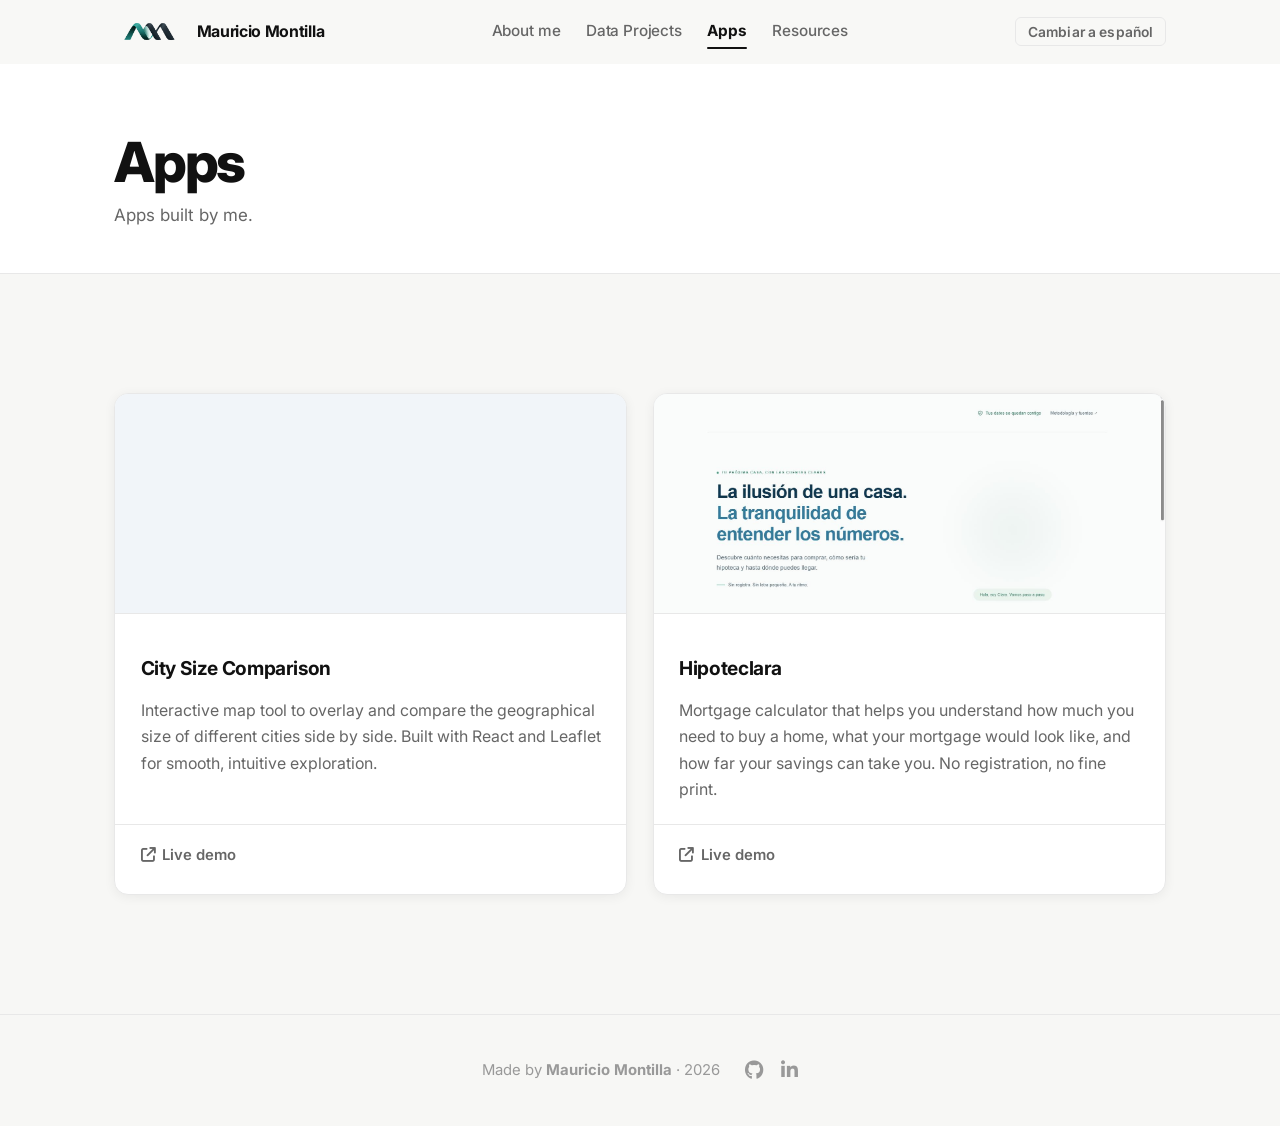
==== apps.html @ 81ebdacf "Bump script.js cache-bust version to force preview image update Co-Authored-By: Claude Sonnet 4.6 <n" ====
<!DOCTYPE html>
<html lang="en">
<head>
  <meta charset="UTF-8" />
  <meta name="viewport" content="width=device-width, initial-scale=1.0" />
  <meta name="description" content="Mauricio Montilla — Apps & Tools: software built to solve real problems." />
  <meta name="author" content="Mauricio Montilla" />
  <title>Apps & Tools — Mauricio Montilla</title>

  <!-- Google Fonts: Inter -->
  <link rel="preconnect" href="https://fonts.googleapis.com" />
  <link rel="preconnect" href="https://fonts.gstatic.com" crossorigin />
  <link href="https://fonts.googleapis.com/css2?family=Inter:wght@300;400;500;600;700;800;900&display=swap" rel="stylesheet" />

  <!-- FontAwesome 6 -->
  <link rel="stylesheet" href="https://cdnjs.cloudflare.com/ajax/libs/font-awesome/6.5.0/css/all.min.css" integrity="sha512-Avb2QiuDEEvB4bZJYdft2mNjVShBftLdPG8FJ0V7irTLQ8Uo0qcPxh4Plq7G5tGm0rU+1SPhVotteLpBERwOg==" crossorigin="anonymous" referrerpolicy="no-referrer" />

  <!-- AOS — Animate On Scroll -->
  <link rel="stylesheet" href="https://unpkg.com/aos@2.3.1/dist/aos.css" />

  <!-- Site styles -->
  <link rel="stylesheet" href="style.css?v=gpt-cover-1" />
  <link rel="icon" type="image/png" href="personalweblogo.png?v=1" />
</head>
<body>

  <!-- ============================================================
       NAVBAR
  ============================================================ -->
  <header class="navbar" id="navbar">
    <div class="navbar__inner container">

      <!-- Logo / Name -->
      <a href="index.html" class="navbar__logo">
        <img class="navbar__brand-image" src="personalweblogo.png" alt="Mauricio Montilla" width="72" height="34" />
        <span class="navbar__name">Mauricio Montilla</span>
      </a>

      <!-- Desktop nav links -->
      <nav class="navbar__links" aria-label="Main navigation" data-i18n-aria="nav.main">
        <a href="index.html"    class="navbar__link" data-i18n="nav.about">Sobre mí</a>
        <a href="projects.html" class="navbar__link" data-i18n="nav.projects">Data Projects</a>
        <a href="apps.html"     class="navbar__link navbar__link--active" data-i18n="nav.apps">Apps</a>
        <a href="blog.html"     class="navbar__link" data-i18n="nav.blog">Recursos</a>
      </nav>

      <!-- Right controls -->
      <div class="navbar__controls">
        <button class="lang-toggle" id="langToggle" aria-label="Toggle language">
          <span id="langLabel">Cambiar a español</span>
        </button>
        <button class="hamburger" id="hamburger" aria-label="Open menu" data-i18n-aria="nav.menu" aria-expanded="false">
          <span class="hamburger__line"></span>
          <span class="hamburger__line"></span>
          <span class="hamburger__line"></span>
        </button>
      </div>

    </div><!-- /.navbar__inner -->

    <!-- Mobile menu overlay -->
    <div class="mobile-menu" id="mobileMenu" aria-hidden="true">
      <nav class="mobile-menu__links" aria-label="Mobile navigation" data-i18n-aria="nav.mobile">
        <a href="index.html"    class="mobile-menu__link" data-i18n="nav.about">Sobre mí</a>
        <a href="projects.html" class="mobile-menu__link" data-i18n="nav.projects">Data Projects</a>
        <a href="apps.html"     class="mobile-menu__link" data-i18n="nav.apps">Apps</a>
        <a href="blog.html"     class="mobile-menu__link" data-i18n="nav.blog">Recursos</a>
        <button class="lang-toggle lang-toggle--mobile" id="langToggleMobile" aria-label="Toggle language">
          <span id="langLabelMobile">Cambiar a español</span>
        </button>
      </nav>
    </div>
  </header>


  <!-- ============================================================
       PAGE HEADER
  ============================================================ -->
  <div class="page-header">
    <div class="container">
      <h1 class="page-header__title" data-i18n="apps.title">Apps &amp; Tools</h1>
      <p class="page-header__subtitle" data-i18n="apps.subtitle">
        Software I've built to solve real problems.
      </p>
    </div>
  </div>


  <!-- ============================================================
       APPS GRID
  ============================================================ -->
  <main class="section" id="apps-main">
    <div class="container">
      <!-- Cards are rendered by JS -->
      <div class="card-grid card-grid--2col" id="appsGrid"></div>
    </div>
  </main>


  <!-- ============================================================
       FOOTER
  ============================================================ -->
  <footer class="footer">
    <div class="container">
      <div class="footer__inner">
        <p class="footer__text"><span data-i18n="footer.madeBy">Made by</span> <strong>Mauricio Montilla</strong> · 2026</p>
        <div class="footer__social">
          <a href="https://github.com/mauriciomontillagarcia" class="footer__social-link" target="_blank" rel="noopener noreferrer" aria-label="GitHub">
            <i class="fa-brands fa-github" aria-hidden="true"></i>
          </a>
          <a href="https://www.linkedin.com/in/mauricio-montilla-garc%C3%ADa-2953b1206/" class="footer__social-link" target="_blank" rel="noopener noreferrer" aria-label="LinkedIn">
            <i class="fa-brands fa-linkedin-in" aria-hidden="true"></i>
          </a>
        </div>
      </div>
    </div>
  </footer>


  <!-- ============================================================
       SCRIPTS
  ============================================================ -->
  <script src="https://unpkg.com/aos@2.3.1/dist/aos.js"></script>
  <script src="script.js?v=apps-preview-2"></script>

</body>
</html>
---- style.css ----
/* ============================================================
   MAURI ORTEGA — Personal Website
   style.css
   Minimalist aesthetic inspired by Easlo.co
   ============================================================ */


/* ------------------------------------------------------------
   1. CSS CUSTOM PROPERTIES (Design Tokens)
   ------------------------------------------------------------ */
:root {
  /* Colors */
  --color-bg:          #f7f7f5;
  --color-surface:     #ffffff;
  --color-text-primary: #111111;
  --color-text-secondary: #666666;
  --color-text-muted:  #999999;
  --color-accent:      #111111;
  --color-border:      #e8e8e8;
  --color-tag-bg:      #f0f0ee;
  --color-tag-text:    #444444;
  --color-badge-bg:    #edfaf0;
  --color-badge-dot:   #22c55e;

  /* Typography */
  --font-family:       'Inter', -apple-system, BlinkMacSystemFont, 'Segoe UI', sans-serif;
  --font-size-base:    17px;
  --line-height-body:  1.75;

  /* Spacing */
  --space-xs:   0.25rem;
  --space-sm:   0.5rem;
  --space-md:   1rem;
  --space-lg:   1.5rem;
  --space-xl:   2.5rem;
  --space-2xl:  4rem;
  --space-3xl:  6rem;
  --space-section: 7rem;

  /* Layout */
  --container-max:  1120px;
  --container-pad:  1.5rem;

  /* Cards */
  --card-radius:    14px;
  --card-shadow:    0 2px 12px rgba(0, 0, 0, 0.06);
  --card-shadow-hover: 0 8px 32px rgba(0, 0, 0, 0.12);

  /* Navbar */
  --navbar-height:  64px;

  /* Transitions */
  --transition-fast:   150ms ease;
  --transition-base:   250ms ease;
  --transition-slow:   400ms ease;
}


/* ------------------------------------------------------------
   2. CSS RESET & BASE
   ------------------------------------------------------------ */
*,
*::before,
*::after {
  box-sizing: border-box;
  margin: 0;
  padding: 0;
}

html {
  scroll-behavior: smooth;
  scroll-padding-top: var(--navbar-height);
  font-size: var(--font-size-base);
  -webkit-text-size-adjust: 100%;
}

body {
  font-family: var(--font-family);
  background-color: var(--color-bg);
  color: var(--color-text-primary);
  line-height: var(--line-height-body);
  -webkit-font-smoothing: antialiased;
  -moz-osx-font-smoothing: grayscale;
  overflow-x: hidden;
}

/* Prevent body scroll when mobile menu is open */
body.menu-open {
  overflow: hidden;
}

img, svg, video {
  display: block;
  max-width: 100%;
}

a {
  color: inherit;
  text-decoration: none;
}

button {
  font-family: var(--font-family);
  cursor: pointer;
  border: none;
  background: none;
}

ul, ol {
  list-style: none;
}

input, textarea, select {
  font-family: var(--font-family);
}


/* ------------------------------------------------------------
   3. UTILITY CLASSES
   ------------------------------------------------------------ */
.container {
  max-width: var(--container-max);
  margin-inline: auto;
  padding-inline: var(--container-pad);
}

.sr-only {
  position: absolute;
  width: 1px;
  height: 1px;
  padding: 0;
  margin: -1px;
  overflow: hidden;
  clip: rect(0, 0, 0, 0);
  white-space: nowrap;
  border: 0;
}


/* ------------------------------------------------------------
   4. BUTTONS
   ------------------------------------------------------------ */
.btn {
  display: inline-flex;
  align-items: center;
  gap: var(--space-sm);
  padding: 0.75rem 1.625rem;
  border-radius: 8px;
  font-size: 0.9375rem;
  font-weight: 600;
  letter-spacing: -0.01em;
  transition: all var(--transition-base);
  white-space: nowrap;
  cursor: pointer;
  text-decoration: none;
}

/* Primary — filled black */
.btn--primary {
  background-color: var(--color-accent);
  color: #ffffff;
  border: 2px solid var(--color-accent);
}
.btn--primary:hover {
  background-color: #333333;
  border-color: #333333;
  transform: translateY(-1px);
}
.btn--primary:active {
  transform: translateY(0);
}

/* Ghost — outlined */
.btn--ghost {
  background-color: transparent;
  color: var(--color-text-primary);
  border: 2px solid var(--color-border);
}
.btn--ghost:hover {
  border-color: #bbbbbb;
  background-color: var(--color-surface);
  transform: translateY(-1px);
}

/* Full-width variant */
.btn--full {
  width: 100%;
  justify-content: center;
}

/* Small variant */
.btn--sm {
  padding: 0.5rem 1rem;
  font-size: 0.875rem;
  border-radius: 6px;
}


/* ------------------------------------------------------------
   5. NAVBAR
   ------------------------------------------------------------ */
.navbar {
  position: fixed;
  top: 0;
  left: 0;
  right: 0;
  z-index: 100;
  height: var(--navbar-height);
  background-color: rgba(247, 247, 245, 0.88);
  backdrop-filter: blur(12px);
  -webkit-backdrop-filter: blur(12px);
  border-bottom: 1px solid transparent;
  transition: border-color var(--transition-base), background-color var(--transition-base);
}

/* Scrolled state — adds visible border */
.navbar.scrolled {
  border-bottom-color: var(--color-border);
}

.navbar__inner {
  display: flex;
  align-items: center;
  justify-content: space-between;
  height: 100%;
}

/* Logo */
.navbar__logo {
  display: flex;
  align-items: center;
  gap: 0.625rem;
  text-decoration: none;
  flex-shrink: 0;
}

.navbar__brand-image {
  display: block;
  width: 72px;
  height: 34px;
  object-fit: contain;
  flex-shrink: 0;
}

.navbar__name {
  font-size: 0.9375rem;
  font-weight: 700;
  letter-spacing: -0.02em;
  color: var(--color-text-primary);
}

/* Desktop nav links */
.navbar__links {
  display: flex;
  align-items: center;
  gap: var(--space-lg);
}

.navbar__link {
  font-size: 0.9rem;
  font-weight: 500;
  color: var(--color-text-secondary);
  transition: color var(--transition-fast);
  letter-spacing: -0.01em;
}
.navbar__link:hover {
  color: var(--color-text-primary);
}

/* Right controls group */
.navbar__controls {
  display: flex;
  align-items: center;
  gap: var(--space-md);
}

/* Language toggle button */
.lang-toggle {
  font-size: 0.8125rem;
  font-weight: 600;
  letter-spacing: 0.01em;
  color: var(--color-text-secondary);
  padding: 0.3125rem 0.6875rem;
  border-radius: 6px;
  border: 1.5px solid var(--color-border);
  background: transparent;
  cursor: pointer;
  transition: all var(--transition-fast);
}
.lang-toggle:hover {
  color: var(--color-text-primary);
  border-color: #bbbbbb;
}

/* Hamburger button (mobile only) */
.hamburger {
  display: none;
  flex-direction: column;
  justify-content: center;
  gap: 5px;
  width: 36px;
  height: 36px;
  padding: 4px;
  border-radius: 6px;
  background: transparent;
  border: none;
  cursor: pointer;
  transition: background var(--transition-fast);
}
.hamburger:hover {
  background-color: var(--color-tag-bg);
}
.hamburger__line {
  display: block;
  width: 100%;
  height: 2px;
  background-color: var(--color-text-primary);
  border-radius: 2px;
  transition: all var(--transition-base);
  transform-origin: center;
}

/* Hamburger → X animation */
.hamburger.is-active .hamburger__line:nth-child(1) {
  transform: translateY(7px) rotate(45deg);
}
.hamburger.is-active .hamburger__line:nth-child(2) {
  opacity: 0;
  transform: scaleX(0);
}
.hamburger.is-active .hamburger__line:nth-child(3) {
  transform: translateY(-7px) rotate(-45deg);
}


/* ------------------------------------------------------------
   6. MOBILE MENU
   ------------------------------------------------------------ */
.mobile-menu {
  position: fixed;
  inset: 0;
  top: var(--navbar-height);
  background-color: var(--color-bg);
  z-index: 99;
  display: flex;
  flex-direction: column;
  padding: var(--space-xl) var(--container-pad);
  transform: translateX(100%);
  transition: transform var(--transition-slow) cubic-bezier(0.4, 0, 0.2, 1);
  overflow-y: auto;
}

.mobile-menu.is-open {
  transform: translateX(0);
}

.mobile-menu__links {
  display: flex;
  flex-direction: column;
  gap: var(--space-lg);
  padding-top: var(--space-md);
}

.mobile-menu__link {
  font-size: 1.625rem;
  font-weight: 700;
  letter-spacing: -0.03em;
  color: var(--color-text-primary);
  transition: color var(--transition-fast);
  border-bottom: 1px solid var(--color-border);
  padding-bottom: var(--space-lg);
}
.mobile-menu__link:hover {
  color: var(--color-text-secondary);
}

.lang-toggle--mobile {
  margin-top: var(--space-md);
  width: fit-content;
  font-size: 0.875rem;
}


/* ------------------------------------------------------------
   7. HERO SECTION
   ------------------------------------------------------------ */
.hero {
  min-height: auto;
  display: flex;
  align-items: center;
  padding-top: var(--navbar-height);
  position: relative;
  overflow: hidden;
}

/* Subtle grid background pattern */
.hero::before {
  content: '';
  position: absolute;
  inset: 0;
  background-image:
    linear-gradient(var(--color-border) 1px, transparent 1px),
    linear-gradient(90deg, var(--color-border) 1px, transparent 1px);
  background-size: 48px 48px;
  opacity: 0.5;
  pointer-events: none;
  mask-image: radial-gradient(ellipse 80% 70% at 50% 0%, black 30%, transparent 100%);
  -webkit-mask-image: radial-gradient(ellipse 80% 70% at 50% 0%, black 30%, transparent 100%);
}

.hero__inner {
  position: relative;
  z-index: 1;
  padding-block: var(--space-3xl);
}

.hero__content {
  max-width: 760px;
}

/* Avatar */
.hero__avatar-wrap {
  margin-bottom: var(--space-lg);
}

.hero__avatar {
  width: 88px;
  height: 88px;
  border-radius: 50%;
  object-fit: cover;
  object-position: center top;
  border: 3px solid var(--color-border);
  box-shadow: 0 4px 20px rgba(0, 0, 0, 0.10);
  display: block;
}

/* Availability badge */
.hero__badge {
  display: inline-flex;
  align-items: center;
  gap: 0.5rem;
  background-color: var(--color-badge-bg);
  border: 1px solid #bbf7d0;
  border-radius: 100px;
  padding: 0.3125rem 0.875rem;
  font-size: 0.8125rem;
  font-weight: 500;
  color: #15803d;
  margin-bottom: var(--space-lg);
}

.hero__badge-dot {
  width: 7px;
  height: 7px;
  background-color: var(--color-badge-dot);
  border-radius: 50%;
  animation: pulse 2.5s ease-in-out infinite;
  flex-shrink: 0;
}

@keyframes pulse {
  0%, 100% { opacity: 1; transform: scale(1); }
  50%       { opacity: 0.5; transform: scale(0.85); }
}

/* Name */
.hero__name {
  font-size: clamp(2.75rem, 6vw + 1rem, 5rem);
  font-weight: 800;
  letter-spacing: -0.04em;
  line-height: 1.05;
  color: var(--color-text-primary);
  margin-bottom: var(--space-md);
}

/* Role with typed cursor */
.hero__role {
  font-size: clamp(1.125rem, 2.5vw, 1.4rem);
  font-weight: 500;
  color: var(--color-text-secondary);
  margin-bottom: var(--space-lg);
  letter-spacing: -0.02em;
  line-height: 1.4;
  min-height: 2.2em;  /* Prevent layout shift while Typed.js initializes */
}

.hero__typed {
  color: var(--color-text-primary);
  font-weight: 700;
}

/* Typed.js cursor override */
.typed-cursor {
  color: var(--color-text-primary);
  font-weight: 300;
}

/* Hero social icons */
.hero__social {
  display: flex;
  gap: var(--space-sm);
  margin-bottom: var(--space-md);
}

.hero__social-link {
  display: flex;
  align-items: center;
  justify-content: center;
  width: 36px;
  height: 36px;
  border-radius: 50%;
  border: 1.5px solid var(--color-border);
  color: var(--color-text-secondary);
  font-size: 0.95rem;
  transition: color 0.2s ease, border-color 0.2s ease;
  text-decoration: none;
}

.hero__social-link:hover {
  color: var(--color-text-primary);
  border-color: var(--color-text-primary);
}

/* Tagline */
.hero__tagline {
  font-size: 1.0625rem;
  color: var(--color-text-secondary);
  max-width: 520px;
  line-height: 1.7;
  margin-bottom: var(--space-xl);
}

/* CTA group */
.hero__cta {
  display: flex;
  flex-wrap: wrap;
  gap: var(--space-md);
}

/* Scroll hint */
.hero__scroll-hint {
  position: absolute;
  bottom: 2.5rem;
  left: 50%;
  transform: translateX(-50%);
  display: flex;
  flex-direction: column;
  align-items: center;
}

.hero__scroll-dot {
  width: 6px;
  height: 6px;
  background-color: var(--color-text-muted);
  border-radius: 50%;
  animation: scrollBounce 2s ease-in-out infinite;
}

@keyframes scrollBounce {
  0%, 100% { transform: translateY(0); opacity: 1; }
  50%       { transform: translateY(10px); opacity: 0.3; }
}

/* Hero fade-in animation (JS adds .hero--visible) */
.hero--fade-in {
  opacity: 0;
  transform: translateY(20px);
  transition: opacity 0.7s ease, transform 0.7s ease;
}
.hero--fade-in.hero--visible {
  opacity: 1;
  transform: translateY(0);
}


/* ------------------------------------------------------------
   8. SECTION SHARED STYLES
   ------------------------------------------------------------ */
.section {
  padding-block: var(--space-section);
}

/* Alternate background (very subtle) */
.section--alt {
  background-color: var(--color-surface);
}

/* Section header */
.section__header {
  text-align: center;
  max-width: 600px;
  margin-inline: auto;
  margin-bottom: var(--space-2xl);
}

.section__label {
  font-size: 0.8125rem;
  font-weight: 700;
  letter-spacing: 0.1em;
  text-transform: uppercase;
  color: var(--color-text-muted);
  margin-bottom: var(--space-sm);
}

.section__title {
  font-size: clamp(1.875rem, 3vw + 1rem, 2.75rem);
  font-weight: 800;
  letter-spacing: -0.04em;
  line-height: 1.1;
  color: var(--color-text-primary);
  margin-bottom: var(--space-md);
}

.section__subtitle {
  font-size: 1rem;
  color: var(--color-text-secondary);
  line-height: 1.7;
}


/* ------------------------------------------------------------
   9. CARD GRID
   ------------------------------------------------------------ */
.card-grid {
  display: grid;
  grid-template-columns: repeat(auto-fill, minmax(310px, 1fr));
  gap: var(--space-lg);
}

.card-grid--2col {
  grid-template-columns: repeat(auto-fill, minmax(380px, 1fr));
}


/* ------------------------------------------------------------
   10. PROJECT / APP CARD
   ------------------------------------------------------------ */
.card {
  background-color: var(--color-surface);
  border: 1px solid var(--color-border);
  border-radius: var(--card-radius);
  padding: var(--space-xl);
  box-shadow: var(--card-shadow);
  transition: transform var(--transition-base), box-shadow var(--transition-base);
  display: flex;
  flex-direction: column;
  gap: var(--space-md);
}

.card:hover {
  transform: translateY(-4px);
  box-shadow: var(--card-shadow-hover);
}

/* Card cover header */
.card__cover {
  display: block;
  width: calc(100% + var(--space-xl) * 2);
  margin: calc(var(--space-xl) * -1) calc(var(--space-xl) * -1) var(--space-md);
  height: 160px;
  border-radius: var(--card-radius) var(--card-radius) 0 0;
  text-decoration: none;
  overflow: hidden;
  flex-shrink: 0;
}

.card__cover-img {
  width: 100%;
  height: 100%;
  object-fit: cover;
  display: block;
  transition: transform 0.4s ease;
}

.card__cover:hover .card__cover-img {
  transform: scale(1.04);
}

/* Card icon */
.card__icon {
  width: 44px;
  height: 44px;
  background-color: var(--color-tag-bg);
  border-radius: 10px;
  display: flex;
  align-items: center;
  justify-content: center;
  font-size: 1.25rem;
  flex-shrink: 0;
  margin-bottom: var(--space-xs);
}

/* Card body */
.card__title {
  font-size: 1.125rem;
  font-weight: 700;
  letter-spacing: -0.02em;
  color: var(--color-text-primary);
  line-height: 1.3;
}

.card__description {
  font-size: 0.9375rem;
  color: var(--color-text-secondary);
  line-height: 1.65;
  flex-grow: 1;
}

/* Tech tags row */
.card__tags {
  display: flex;
  flex-wrap: wrap;
  gap: 0.375rem;
}

.tag {
  display: inline-flex;
  align-items: center;
  gap: 0.25rem;
  background-color: var(--color-tag-bg);
  color: var(--color-tag-text);
  font-size: 0.75rem;
  font-weight: 600;
  letter-spacing: 0.01em;
  padding: 0.25rem 0.625rem;
  border-radius: 100px;
  border: 1px solid var(--color-border);
}

/* Card links row */
.card__links {
  display: flex;
  align-items: center;
  gap: var(--space-sm);
  margin-top: var(--space-xs);
  padding-top: var(--space-md);
  border-top: 1px solid var(--color-border);
}

.card__link {
  display: inline-flex;
  align-items: center;
  gap: 0.375rem;
  font-size: 0.875rem;
  font-weight: 600;
  color: var(--color-text-secondary);
  transition: color var(--transition-fast);
}
.card__link:hover {
  color: var(--color-text-primary);
}
.card__link i {
  font-size: 0.875rem;
}

/* App card with iframe preview */
.card--has-preview {
  padding: 0;
  overflow: hidden;
}

.card--has-preview .card__title,
.card--has-preview .card__description,
.card--has-preview .card__tags,
.card--has-preview .card__links {
  padding-left: var(--space-lg);
  padding-right: var(--space-lg);
}

.card--has-preview .card__title {
  padding-top: var(--space-lg);
}

.card--has-preview .card__links {
  padding-bottom: var(--space-lg);
}

.card__preview {
  position: relative;
  width: 100%;
  height: 220px;
  overflow: hidden;
  background: #f1f5f9;
  border-bottom: 1px solid var(--color-border);
}

.card__preview-iframe {
  width: 200%;
  height: 200%;
  border: none;
  transform: scale(0.5);
  transform-origin: top left;
  pointer-events: none;
  display: block;
}

.card__preview-img {
  width: 100%;
  height: 100%;
  object-fit: cover;
  object-position: top;
  display: block;
}

.card__preview-overlay {
  position: absolute;
  inset: 0;
  display: flex;
  align-items: center;
  justify-content: center;
  background: rgba(0, 0, 0, 0);
  transition: background var(--transition-base);
  cursor: pointer;
}

.card__preview-label {
  display: inline-flex;
  align-items: center;
  gap: 0.4rem;
  background: var(--color-text-primary);
  color: #fff;
  font-size: 0.8125rem;
  font-weight: 600;
  padding: 0.45rem 0.9rem;
  border-radius: 100px;
  opacity: 0;
  transform: translateY(6px);
  transition: opacity var(--transition-base), transform var(--transition-base);
}

.card--has-preview:hover .card__preview-overlay {
  background: rgba(0, 0, 0, 0.18);
}

.card--has-preview:hover .card__preview-label {
  opacity: 1;
  transform: translateY(0);
}

/* Divider between links */
.card__link-divider {
  color: var(--color-border);
  font-size: 0.75rem;
}


/* ------------------------------------------------------------
   11. BLOG LIST
   ------------------------------------------------------------ */
.blog-list {
  display: flex;
  flex-direction: column;
  gap: 0;
  border: 1px solid var(--color-border);
  border-radius: var(--card-radius);
  overflow: hidden;
  background-color: var(--color-surface);
  box-shadow: var(--card-shadow);
}

/* Individual blog post row */
.blog-item {
  display: flex;
  align-items: flex-start;
  justify-content: space-between;
  gap: var(--space-lg);
  padding: var(--space-xl);
  border-bottom: 1px solid var(--color-border);
  text-decoration: none;
  color: inherit;
  transition: background-color var(--transition-fast);
  cursor: pointer;
}
.blog-item:last-child {
  border-bottom: none;
}
.blog-item:hover {
  background-color: var(--color-bg);
}

.blog-item__left {
  flex: 1;
  min-width: 0;
}

.blog-item__meta {
  display: flex;
  align-items: center;
  gap: var(--space-sm);
  margin-bottom: 0.5rem;
  flex-wrap: wrap;
}

/* Category badge */
.blog-item__category {
  font-size: 0.75rem;
  font-weight: 700;
  letter-spacing: 0.04em;
  text-transform: uppercase;
  background-color: var(--color-tag-bg);
  color: var(--color-tag-text);
  padding: 0.1875rem 0.5625rem;
  border-radius: 100px;
  border: 1px solid var(--color-border);
}

.blog-item__date {
  font-size: 0.8125rem;
  color: var(--color-text-muted);
}

.blog-item__title {
  font-size: 1.0625rem;
  font-weight: 700;
  letter-spacing: -0.02em;
  line-height: 1.35;
  color: var(--color-text-primary);
  margin-bottom: 0.375rem;
}

.blog-item__excerpt {
  font-size: 0.9rem;
  color: var(--color-text-secondary);
  line-height: 1.6;
}

/* Right side: read time + arrow */
.blog-item__right {
  display: flex;
  flex-direction: column;
  align-items: flex-end;
  justify-content: space-between;
  gap: var(--space-md);
  flex-shrink: 0;
}

.blog-item__read-time {
  font-size: 0.8125rem;
  color: var(--color-text-muted);
  white-space: nowrap;
  display: flex;
  align-items: center;
  gap: 0.3rem;
}

.blog-item__arrow {
  width: 28px;
  height: 28px;
  border-radius: 50%;
  background-color: var(--color-tag-bg);
  border: 1px solid var(--color-border);
  display: flex;
  align-items: center;
  justify-content: center;
  color: var(--color-text-muted);
  font-size: 0.75rem;
  transition: all var(--transition-fast);
  flex-shrink: 0;
}
.blog-item:hover .blog-item__arrow {
  background-color: var(--color-accent);
  border-color: var(--color-accent);
  color: #fff;
  transform: translate(2px, -2px);
}


/* ------------------------------------------------------------
   12. CONTACT SECTION
   ------------------------------------------------------------ */
.contact__layout {
  display: grid;
  grid-template-columns: 1fr 380px;
  gap: var(--space-2xl);
  align-items: start;
  max-width: 900px;
  margin-inline: auto;
}

/* Form */
.contact__form {
  display: flex;
  flex-direction: column;
  gap: var(--space-lg);
}

.form__group {
  display: flex;
  flex-direction: column;
  gap: var(--space-xs);
}

.form__label {
  font-size: 0.875rem;
  font-weight: 600;
  color: var(--color-text-primary);
  letter-spacing: -0.01em;
}

.form__input {
  padding: 0.75rem 1rem;
  border: 1.5px solid var(--color-border);
  border-radius: 8px;
  background-color: var(--color-surface);
  color: var(--color-text-primary);
  font-size: 0.9375rem;
  line-height: 1.5;
  transition: border-color var(--transition-fast), box-shadow var(--transition-fast);
  outline: none;
  width: 100%;
  resize: vertical;
}

.form__input::placeholder {
  color: var(--color-text-muted);
}

.form__input:focus {
  border-color: var(--color-accent);
  box-shadow: 0 0 0 3px rgba(17, 17, 17, 0.08);
}

.form__textarea {
  min-height: 130px;
}

/* Feedback message */
.form__feedback {
  font-size: 0.875rem;
  font-weight: 500;
  min-height: 1.4em;
  text-align: center;
}

.form__feedback--success {
  color: #15803d;
}

.form__feedback--error {
  color: #dc2626;
}

/* Contact info panel */
.contact__info {
  display: flex;
  flex-direction: column;
  gap: var(--space-lg);
  padding-top: var(--space-sm);
}

.contact__info-text {
  font-size: 0.9375rem;
  color: var(--color-text-secondary);
  line-height: 1.7;
}

.contact__email {
  overflow-wrap: anywhere;
  min-width: 0;
  display: inline-flex;
  align-items: center;
  gap: 0.625rem;
  font-size: 0.9375rem;
  font-weight: 600;
  color: var(--color-text-primary);
  transition: color var(--transition-fast);
}
.contact__email:hover {
  color: var(--color-text-secondary);
}
.contact__email i {
  font-size: 0.875rem;
  color: var(--color-text-muted);
}

/* Social icons */
.social-icons {
  display: flex;
  flex-wrap: wrap;
  gap: 0.625rem;
}

.social-icon {
  display: inline-flex;
  align-items: center;
  justify-content: center;
  width: 40px;
  height: 40px;
  border-radius: 8px;
  border: 1.5px solid var(--color-border);
  color: var(--color-text-secondary);
  font-size: 1rem;
  transition: all var(--transition-fast);
  background-color: var(--color-surface);
  text-decoration: none;
}
.social-icon:hover {
  border-color: var(--color-accent);
  color: var(--color-accent);
  transform: translateY(-2px);
  box-shadow: 0 4px 12px rgba(0, 0, 0, 0.1);
}


/* ------------------------------------------------------------
   13. FOOTER
   ------------------------------------------------------------ */
.footer {
  padding-block: var(--space-xl);
  border-top: 1px solid var(--color-border);
}

.footer__inner {
  display: flex;
  align-items: center;
  justify-content: center;
  gap: var(--space-lg);
  flex-wrap: wrap;
}

.footer__text {
  font-size: 0.875rem;
  color: var(--color-text-muted);
}

.footer__social {
  display: flex;
  align-items: center;
  gap: var(--space-md);
}

.footer__social-link {
  display: inline-flex;
  align-items: center;
  justify-content: center;
  font-size: 1.125rem;
  color: var(--color-text-muted);
  text-decoration: none;
  transition: color var(--transition-fast);
}

.footer__social-link:hover {
  color: var(--color-text-primary);
}


/* ------------------------------------------------------------
   14. AOS OVERRIDES (keep animations subtle)
   ------------------------------------------------------------ */
[data-aos] {
  pointer-events: none;
}
[data-aos].aos-animate {
  pointer-events: auto;
}


/* ------------------------------------------------------------
   15. RESPONSIVE — Tablet (≤ 900px)
   ------------------------------------------------------------ */
@media (max-width: 900px) {
  /* Contact layout: stack vertically */
  .contact__layout {
    grid-template-columns: 1fr;
  }

  .contact__info {
    padding-top: 0;
  }
}


/* ------------------------------------------------------------
   16. RESPONSIVE — Mobile (≤ 680px)
   ------------------------------------------------------------ */
@media (max-width: 680px) {
  :root {
    --space-section: 4.5rem;
  }

  /* Show hamburger, hide desktop links */
  .hamburger {
    display: flex;
  }
  .navbar__links {
    display: none;
  }
  /* Keep lang toggle hidden on desktop controls on mobile (it's in mobile menu) */
  .navbar__controls .lang-toggle {
    display: none;
  }

  /* Hero adjustments */
  .hero__cta {
    flex-direction: column;
    align-items: flex-start;
  }
  .hero__cta .btn {
    width: 100%;
    justify-content: center;
  }

  /* Card grids become single column */
  .card-grid,
  .card-grid--2col {
    grid-template-columns: 1fr;
  }

  /* Blog items: hide right panel on very small screens */
  .blog-item__right {
    display: none;
  }

  /* Navbar name: hide on very small screens */
  .navbar__name {
    display: none;
  }
}


/* ------------------------------------------------------------
   17. RESPONSIVE — Large screens (≥ 1200px)
   ------------------------------------------------------------ */
@media (min-width: 1200px) {
  :root {
    --container-pad: 2rem;
  }
}


/* ------------------------------------------------------------
   18. FOCUS VISIBLE (accessibility)
   ------------------------------------------------------------ */
:focus-visible {
  outline: 2px solid var(--color-accent);
  outline-offset: 3px;
  border-radius: 4px;
}


/* ------------------------------------------------------------
   19. PRINT STYLES
   ------------------------------------------------------------ */
@media print {
  .navbar,
  .hero__scroll-hint,
  .contact__form,
  .social-icons {
    display: none;
  }
  body {
    background: white;
    color: black;
  }
  .section {
    padding-block: 2rem;
  }
}


/* ------------------------------------------------------------
   20. EXPLORE GRID (home page navigation cards)
   ------------------------------------------------------------ */
.explore-grid {
  display: grid;
  grid-template-columns: repeat(3, 1fr);
  gap: var(--space-lg);
}

.explore-card {
  display: flex;
  align-items: center;
  gap: var(--space-lg);
  background-color: var(--color-surface);
  border: 1px solid var(--color-border);
  border-radius: var(--card-radius);
  padding: var(--space-xl);
  box-shadow: var(--card-shadow);
  text-decoration: none;
  color: inherit;
  cursor: pointer;
  transition: transform var(--transition-base), box-shadow var(--transition-base), border-color var(--transition-base);
}

.explore-card:hover {
  transform: translateY(-4px);
  box-shadow: var(--card-shadow-hover);
  border-color: #d0d0d0;
}

.explore-card__icon {
  display: flex;
  align-items: center;
  justify-content: center;
  width: 48px;
  height: 48px;
  border-radius: 12px;
  background: var(--color-surface);
  border: 1px solid var(--color-border);
  color: var(--color-text-primary);
  flex-shrink: 0;
}

.explore-card__body {
  flex: 1;
  min-width: 0;
}

.explore-card__title {
  font-size: 1.25rem;
  font-weight: 700;
  letter-spacing: -0.02em;
  color: var(--color-text-primary);
  margin-bottom: 0.25rem;
}

.explore-card__subtitle {
  font-size: 0.9rem;
  color: var(--color-text-secondary);
  line-height: 1.5;
}

.explore-card__arrow {
  font-size: 1rem;
  color: var(--color-text-muted);
  flex-shrink: 0;
  transition: transform var(--transition-base), color var(--transition-base);
}

.explore-card:hover .explore-card__arrow {
  transform: translateX(5px);
  color: var(--color-text-primary);
}

/* Two columns on tablet */
@media (max-width: 900px) {
  .explore-grid {
    grid-template-columns: repeat(2, 1fr);
  }
}

/* Single column on mobile */
@media (max-width: 560px) {
  .explore-grid {
    grid-template-columns: 1fr;
  }
}


/* ------------------------------------------------------------
   21. NAVBAR ACTIVE LINK STATE
   ------------------------------------------------------------ */
.navbar__link--active {
  color: var(--color-text-primary);
  font-weight: 700;
  position: relative;
}

.navbar__link--active::after {
  content: '';
  position: absolute;
  bottom: -4px;
  left: 0;
  right: 0;
  height: 2px;
  background-color: var(--color-accent);
  border-radius: 2px;
}


/* ------------------------------------------------------------
   22. PAGE HEADER (inner pages)
   ------------------------------------------------------------ */
.page-header {
  padding-top: calc(var(--navbar-height) + var(--space-2xl));
  padding-bottom: var(--space-xl);
  border-bottom: 1px solid var(--color-border);
  background-color: var(--color-surface);
}

.page-header .section__label {
  text-align: left;
  margin-bottom: var(--space-sm);
}

.page-header__title {
  font-size: clamp(2rem, 4vw + 1rem, 3.25rem);
  font-weight: 800;
  letter-spacing: -0.04em;
  line-height: 1.1;
  color: var(--color-text-primary);
  margin-bottom: var(--space-sm);
}

.page-header__subtitle {
  font-size: 1rem;
  color: var(--color-text-secondary);
  line-height: 1.7;
  max-width: 560px;
}


/* ------------------------------------------------------------
   23. HERO AVATAR — CSS-only "MM" initials fallback
   ------------------------------------------------------------ */
.hero__avatar-wrap {
  position: relative;
  width: 88px;
  height: 88px;
  border-radius: 50%;
  background-color: var(--color-accent);
  /* "MM" shown via pseudo-element, hidden when img loads */
  display: flex;
  align-items: center;
  justify-content: center;
  margin-bottom: var(--space-lg);
}

.hero__avatar-wrap::before {
  content: 'MM';
  position: absolute;
  inset: 0;
  display: flex;
  align-items: center;
  justify-content: center;
  color: #ffffff;
  font-size: 1.375rem;
  font-weight: 800;
  letter-spacing: 0.04em;
  border-radius: 50%;
  z-index: 0;
}

/* The img sits on top; if it loads it covers the initials */
.hero__avatar {
  position: relative;
  z-index: 1;
  width: 88px;
  height: 88px;
  border-radius: 50%;
  object-fit: cover;
  object-position: center top;
  border: 3px solid var(--color-border);
  box-shadow: 0 4px 20px rgba(0, 0, 0, 0.10);
  display: block;
  /* Override the margin-bottom that was on avatar-wrap before */
  margin-bottom: 0;
}

/* Remove the old standalone margin on avatar-wrap since it's now on the wrap itself */
.hero__avatar-wrap {
  margin-bottom: var(--space-lg);
}


/* ------------------------------------------------------------
   24. CARD TITLE LINK
   ------------------------------------------------------------ */
.card__title a {
  color: inherit;
  text-decoration: none;
  transition: color var(--transition-fast);
}

.card__title a:hover {
  color: var(--color-text-secondary);
  text-decoration: underline;
  text-underline-offset: 3px;
}


/* ------------------------------------------------------------
   25. BLOG POST ARTICLE PAGE
   ------------------------------------------------------------ */
.blog-post {
  max-width: 680px;
  margin-inline: auto;
  padding-top: calc(var(--navbar-height) + var(--space-2xl));
  padding-bottom: var(--space-3xl);
  padding-inline: var(--container-pad);
}

.blog-post__back {
  display: inline-flex;
  align-items: center;
  gap: 0.4rem;
  font-size: 0.9rem;
  color: var(--color-text-secondary);
  text-decoration: none;
  margin-bottom: var(--space-xl);
  transition: color var(--transition-fast);
}

.blog-post__back:hover {
  color: var(--color-text-primary);
}

.blog-post__meta {
  display: flex;
  align-items: center;
  gap: var(--space-md);
  margin-bottom: var(--space-lg);
  font-size: 0.875rem;
  color: var(--color-text-muted);
}

.blog-post__category {
  font-weight: 600;
  color: var(--color-text-secondary);
}

.blog-post__title {
  font-size: clamp(1.75rem, 3vw + 1rem, 2.5rem);
  font-weight: 800;
  letter-spacing: -0.03em;
  line-height: 1.2;
  color: var(--color-text-primary);
  margin-bottom: var(--space-xl);
}

.blog-post__body {
  font-size: 1rem;
  line-height: 1.85;
  color: var(--color-text-primary);
}

.blog-post__body h2 {
  font-size: 1.25rem;
  font-weight: 700;
  letter-spacing: -0.02em;
  margin-top: var(--space-xl);
  margin-bottom: var(--space-sm);
  color: var(--color-text-primary);
}

.blog-post__body p {
  margin-bottom: var(--space-lg);
}

.blog-post__body strong {
  font-weight: 700;
}

.blog-post__divider {
  border: none;
  border-top: 1px solid var(--color-border);
  margin-block: var(--space-xl);
}

/* Email address: reveal on hover, keyboard focus or touch focus. */
.email-tooltip {
  position: relative;
  background: transparent;
  padding: 0;
  cursor: default;
}
.email-tooltip__text {
  position: absolute;
  top: calc(100% + 8px);
  left: -88px;
  z-index: 5;
  width: max-content;
  max-width: calc(100vw - 48px);
  box-sizing: border-box;
  padding: 10px 12px;
  border-radius: 8px;
  background: #111;
  color: #fff;
  font-size: 0.8125rem;
  line-height: 1.5;
  overflow-wrap: anywhere;
  user-select: text;
  visibility: hidden;
  opacity: 0;
}
.email-tooltip::after {
  content: '';
  position: absolute;
  top: 100%;
  left: 0;
  width: 100%;
  height: 10px;
}
.email-tooltip:hover .email-tooltip__text,
.email-tooltip:focus .email-tooltip__text {
  visibility: visible;
  opacity: 1;
}

[data-language][hidden] { display: none !important; }

/* Resources: templates and tools. */
.resources__header { display: flex; align-items: center; justify-content: space-between; gap: 24px; margin-bottom: 32px; }
.resources__header .section__title { margin: 0; }
.resources__tools { margin-top: 64px; }
.resource-card .card__cover-img { object-fit: contain; background: #fff; }
.resource-card > .card__link, .resource-tool > .card__link { margin-top: auto; align-self: flex-start; }
@media (max-width: 680px) {
  .resources__header { flex-direction: column; align-items: flex-start; gap: 12px; }
}

/* Compact introduction and selected work on the home page. */
.hero .hero__inner { padding-block: 48px; }
.hero__name { font-size: clamp(2.5rem, 5vw, 4rem); }
.hero__role { margin-bottom: 16px; }
.hero__tagline { margin-bottom: 24px; }
@media (max-width: 680px) {
  .hero .hero__inner { padding-block: 32px; }
}
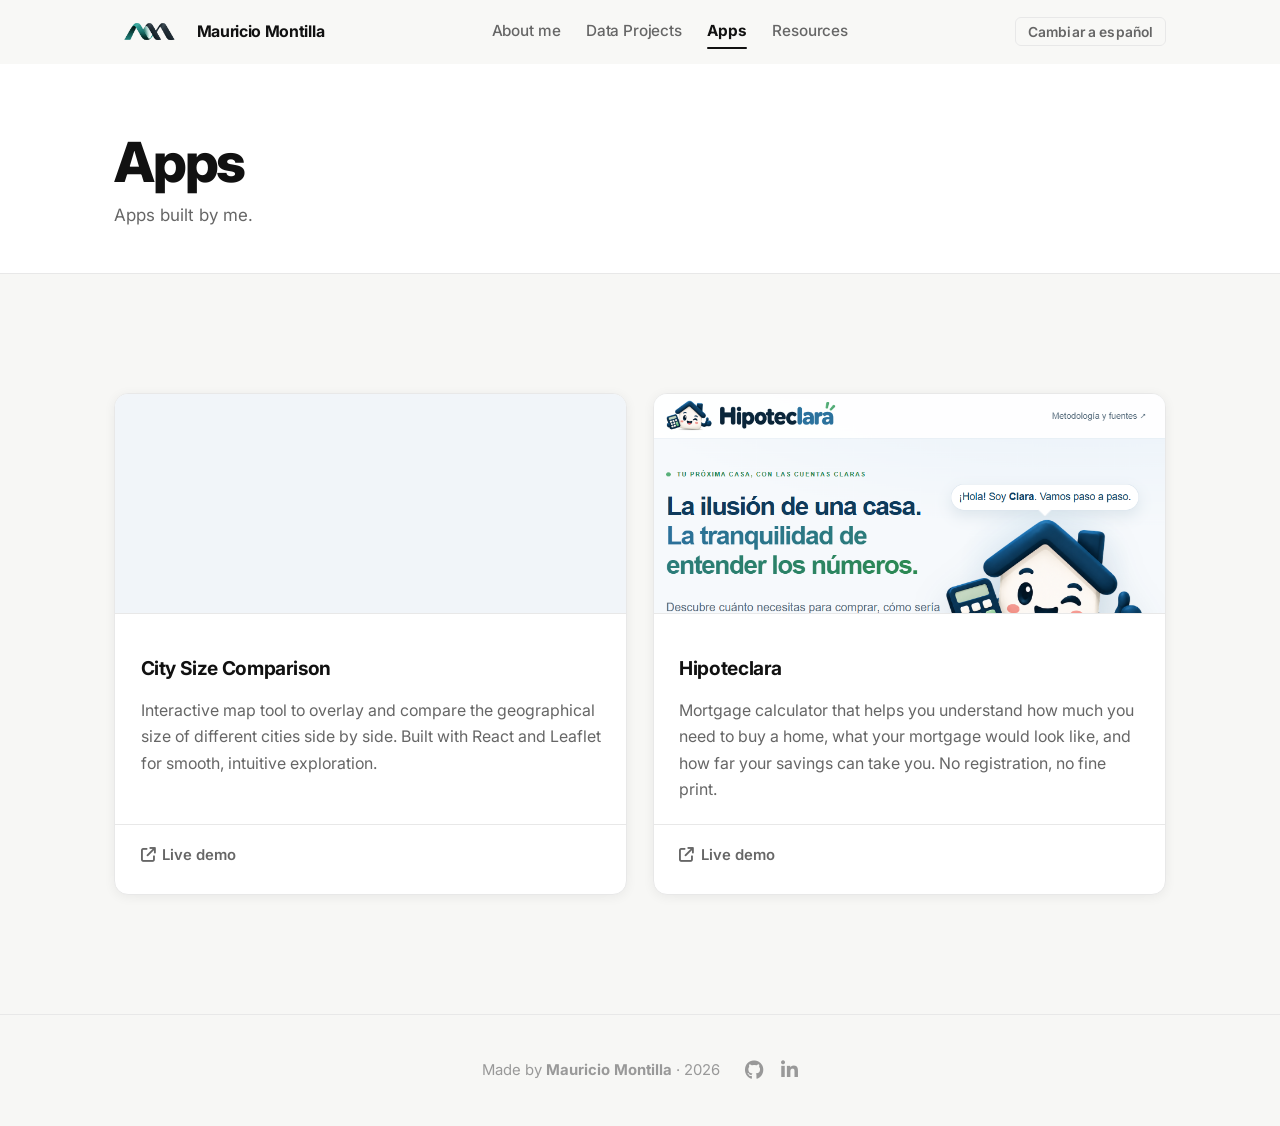
==== commit ed505915: "Bump script.js cache-bust to apps-preview-3 to serve .png reference The CDN had cached apps-preview-" ====
--- a/apps.html
+++ b/apps.html
@@ -121,7 +121,7 @@
        SCRIPTS
   ============================================================ -->
   <script src="https://unpkg.com/aos@2.3.1/dist/aos.js"></script>
-  <script src="script.js?v=apps-preview-2"></script>
+  <script src="script.js?v=apps-preview-3"></script>
 
 </body>
 </html>
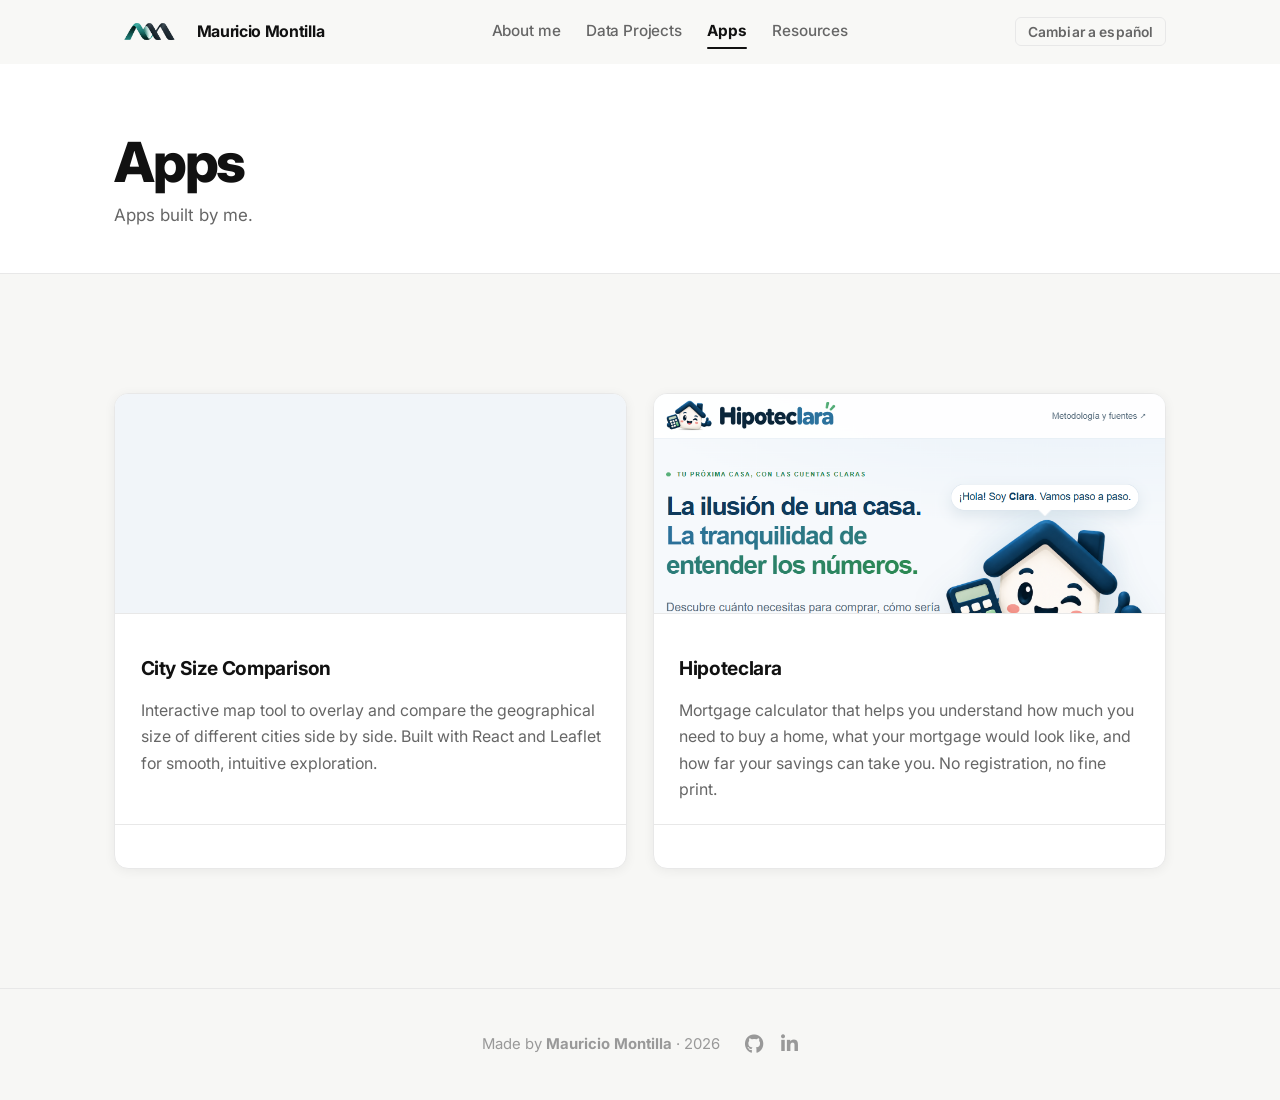
==== commit 88ac7440: "Update Hipoteclara URL, remove demo links and project tags - Hipoteclara URL updated to hipoteclara." ====
--- a/apps.html
+++ b/apps.html
@@ -121,7 +121,7 @@
        SCRIPTS
   ============================================================ -->
   <script src="https://unpkg.com/aos@2.3.1/dist/aos.js"></script>
-  <script src="script.js?v=apps-preview-3"></script>
+  <script src="script.js?v=apps-preview-4"></script>
 
 </body>
 </html>
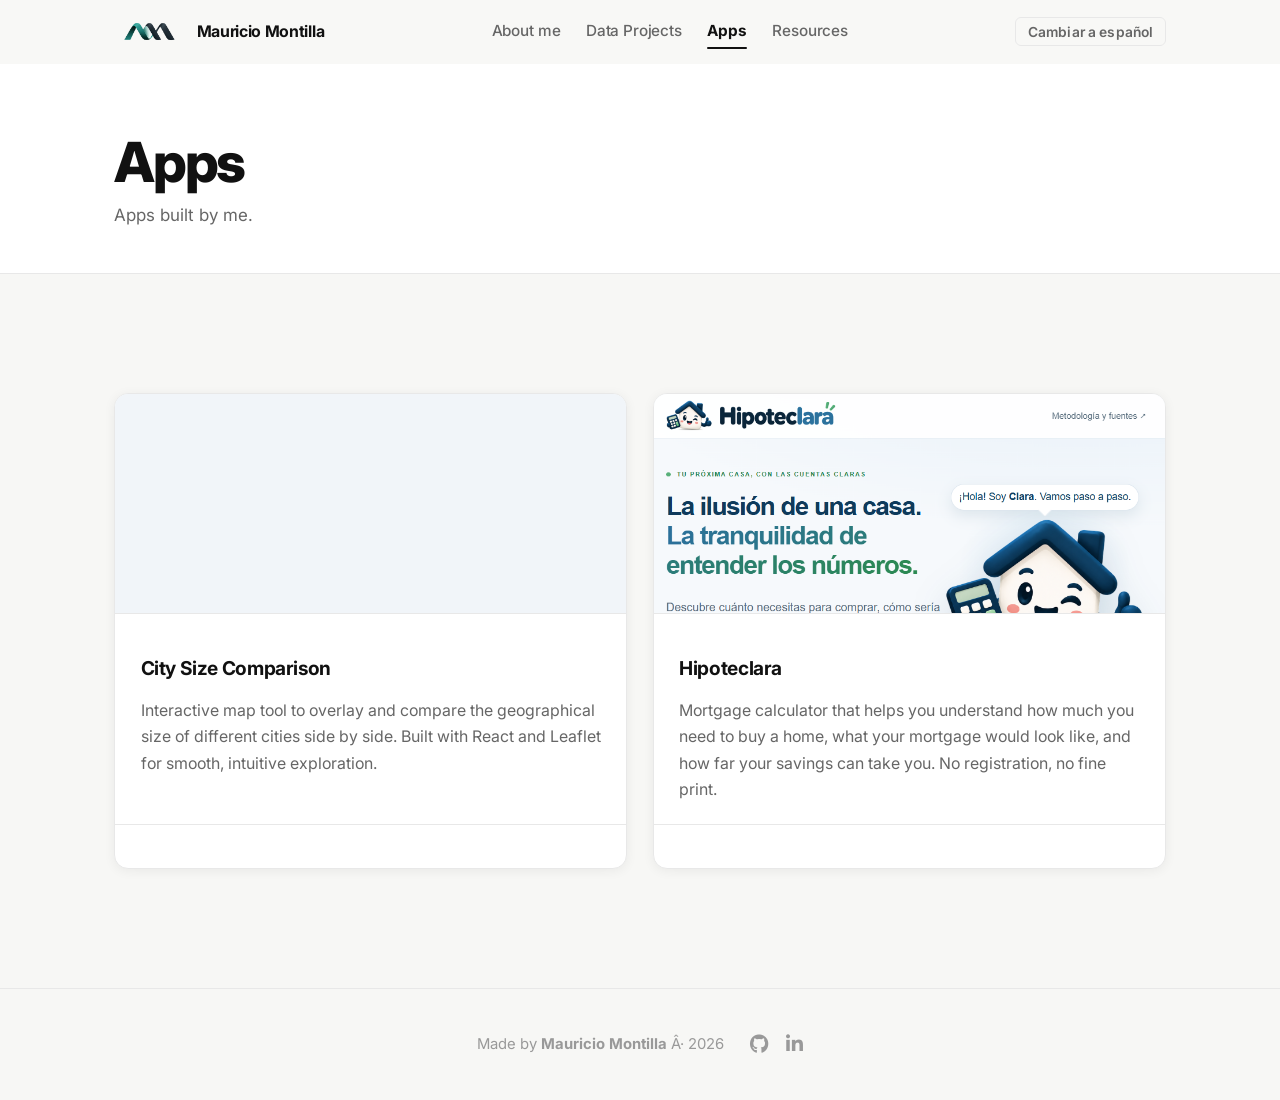
==== commit 7c3a6cd4: "Fix mobile menu height, split hero CTA into two buttons - Fix mobile menu not showing full list: rep" ====
--- a/apps.html
+++ b/apps.html
@@ -1,11 +1,11 @@
-<!DOCTYPE html>
+﻿<!DOCTYPE html>
 <html lang="en">
 <head>
   <meta charset="UTF-8" />
   <meta name="viewport" content="width=device-width, initial-scale=1.0" />
-  <meta name="description" content="Mauricio Montilla — Apps & Tools: software built to solve real problems." />
+  <meta name="description" content="Mauricio Montilla â€” Apps & Tools: software built to solve real problems." />
   <meta name="author" content="Mauricio Montilla" />
-  <title>Apps & Tools — Mauricio Montilla</title>
+  <title>Apps & Tools â€” Mauricio Montilla</title>
 
   <!-- Google Fonts: Inter -->
   <link rel="preconnect" href="https://fonts.googleapis.com" />
@@ -15,11 +15,11 @@
   <!-- FontAwesome 6 -->
   <link rel="stylesheet" href="https://cdnjs.cloudflare.com/ajax/libs/font-awesome/6.5.0/css/all.min.css" integrity="sha512-Avb2QiuDEEvB4bZJYdft2mNjVShBftLdPG8FJ0V7irTLQ8Uo0qcPxh4Plq7G5tGm0rU+1SPhVotteLpBERwOg==" crossorigin="anonymous" referrerpolicy="no-referrer" />
 
-  <!-- AOS — Animate On Scroll -->
+  <!-- AOS â€” Animate On Scroll -->
   <link rel="stylesheet" href="https://unpkg.com/aos@2.3.1/dist/aos.css" />
 
   <!-- Site styles -->
-  <link rel="stylesheet" href="style.css?v=gpt-cover-1" />
+  <link rel="stylesheet" href="style.css?v=mobile-menu-fix-1" />
   <link rel="icon" type="image/png" href="personalweblogo.png?v=1" />
 </head>
 <body>
@@ -38,7 +38,7 @@
 
       <!-- Desktop nav links -->
       <nav class="navbar__links" aria-label="Main navigation" data-i18n-aria="nav.main">
-        <a href="index.html"    class="navbar__link" data-i18n="nav.about">Sobre mí</a>
+        <a href="index.html"    class="navbar__link" data-i18n="nav.about">Sobre mÃ­</a>
         <a href="projects.html" class="navbar__link" data-i18n="nav.projects">Data Projects</a>
         <a href="apps.html"     class="navbar__link navbar__link--active" data-i18n="nav.apps">Apps</a>
         <a href="blog.html"     class="navbar__link" data-i18n="nav.blog">Recursos</a>
@@ -47,7 +47,7 @@
       <!-- Right controls -->
       <div class="navbar__controls">
         <button class="lang-toggle" id="langToggle" aria-label="Toggle language">
-          <span id="langLabel">Cambiar a español</span>
+          <span id="langLabel">Cambiar a espaÃ±ol</span>
         </button>
         <button class="hamburger" id="hamburger" aria-label="Open menu" data-i18n-aria="nav.menu" aria-expanded="false">
           <span class="hamburger__line"></span>
@@ -61,12 +61,12 @@
     <!-- Mobile menu overlay -->
     <div class="mobile-menu" id="mobileMenu" aria-hidden="true">
       <nav class="mobile-menu__links" aria-label="Mobile navigation" data-i18n-aria="nav.mobile">
-        <a href="index.html"    class="mobile-menu__link" data-i18n="nav.about">Sobre mí</a>
+        <a href="index.html"    class="mobile-menu__link" data-i18n="nav.about">Sobre mÃ­</a>
         <a href="projects.html" class="mobile-menu__link" data-i18n="nav.projects">Data Projects</a>
         <a href="apps.html"     class="mobile-menu__link" data-i18n="nav.apps">Apps</a>
         <a href="blog.html"     class="mobile-menu__link" data-i18n="nav.blog">Recursos</a>
         <button class="lang-toggle lang-toggle--mobile" id="langToggleMobile" aria-label="Toggle language">
-          <span id="langLabelMobile">Cambiar a español</span>
+          <span id="langLabelMobile">Cambiar a espaÃ±ol</span>
         </button>
       </nav>
     </div>
@@ -103,7 +103,7 @@
   <footer class="footer">
     <div class="container">
       <div class="footer__inner">
-        <p class="footer__text"><span data-i18n="footer.madeBy">Made by</span> <strong>Mauricio Montilla</strong> · 2026</p>
+        <p class="footer__text"><span data-i18n="footer.madeBy">Made by</span> <strong>Mauricio Montilla</strong> Â· 2026</p>
         <div class="footer__social">
           <a href="https://github.com/mauriciomontillagarcia" class="footer__social-link" target="_blank" rel="noopener noreferrer" aria-label="GitHub">
             <i class="fa-brands fa-github" aria-hidden="true"></i>
@@ -121,7 +121,7 @@
        SCRIPTS
   ============================================================ -->
   <script src="https://unpkg.com/aos@2.3.1/dist/aos.js"></script>
-  <script src="script.js?v=apps-preview-4"></script>
+  <script src="script.js?v=apps-preview-5"></script>
 
 </body>
 </html>
--- a/style.css
+++ b/style.css
@@ -338,8 +338,12 @@
    ------------------------------------------------------------ */
 .mobile-menu {
   position: fixed;
-  inset: 0;
   top: var(--navbar-height);
+  left: 0;
+  right: 0;
+  bottom: 0;
+  height: calc(100vh - var(--navbar-height));
+  height: calc(100svh - var(--navbar-height));
   background-color: var(--color-bg);
   z-index: 99;
   display: flex;
@@ -348,6 +352,7 @@
   transform: translateX(100%);
   transition: transform var(--transition-slow) cubic-bezier(0.4, 0, 0.2, 1);
   overflow-y: auto;
+  -webkit-overflow-scrolling: touch;
 }
 
 .mobile-menu.is-open {
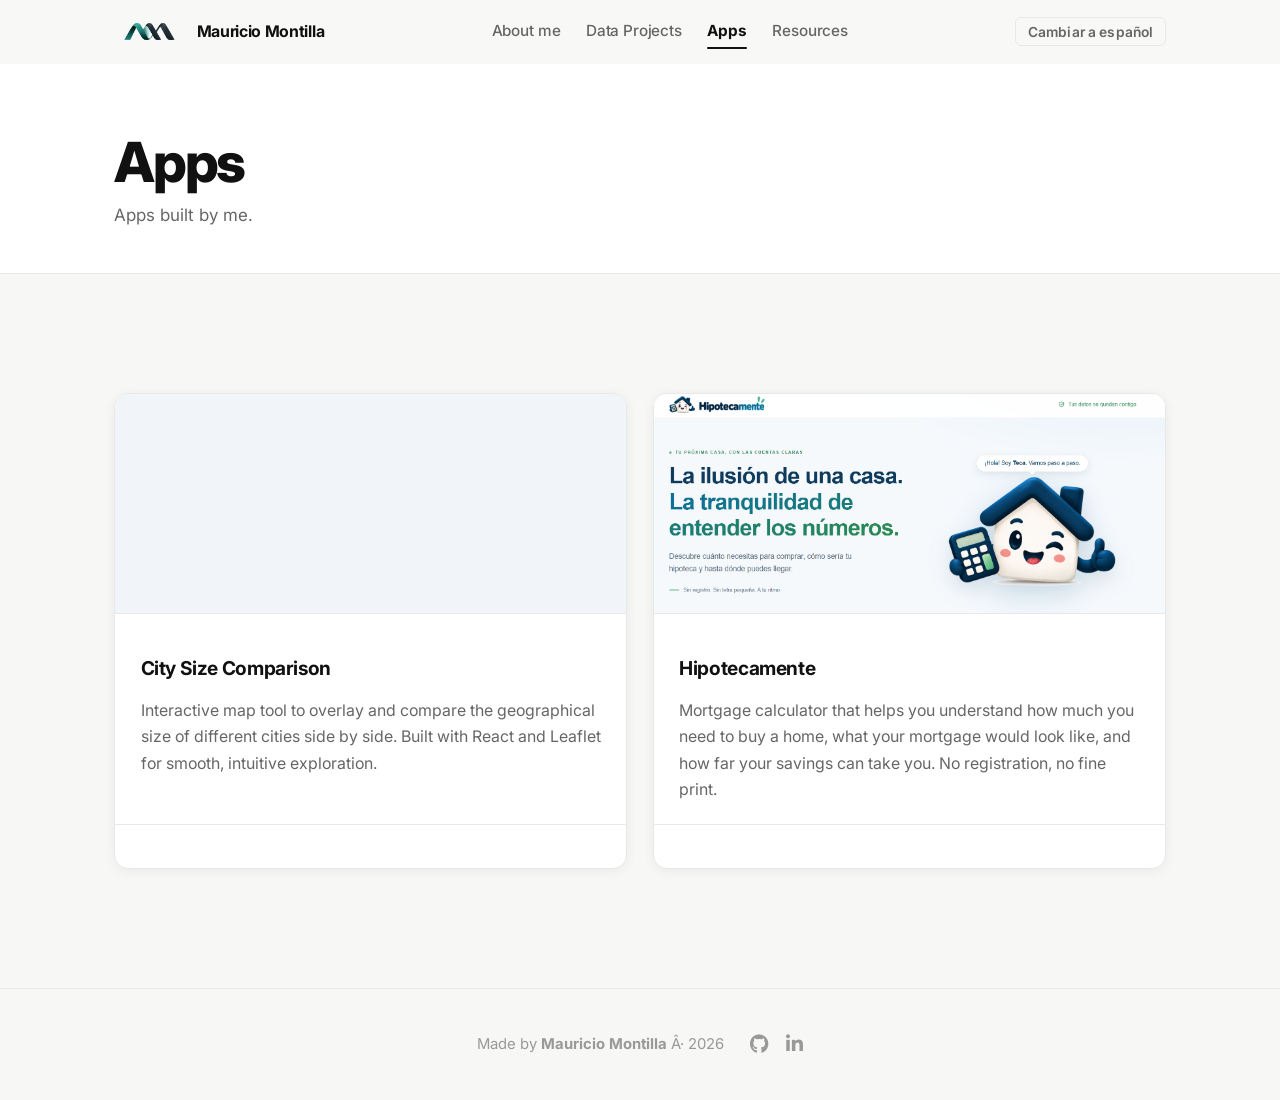
==== commit ce0833de: "Rename Hipoteclara to Hipotecamente, update URL and preview image - App renamed from Hipoteclara to " ====
--- a/apps.html
+++ b/apps.html
@@ -121,7 +121,7 @@
        SCRIPTS
   ============================================================ -->
   <script src="https://unpkg.com/aos@2.3.1/dist/aos.js"></script>
-  <script src="script.js?v=apps-preview-5"></script>
+  <script src="script.js?v=apps-preview-6"></script>
 
 </body>
 </html>
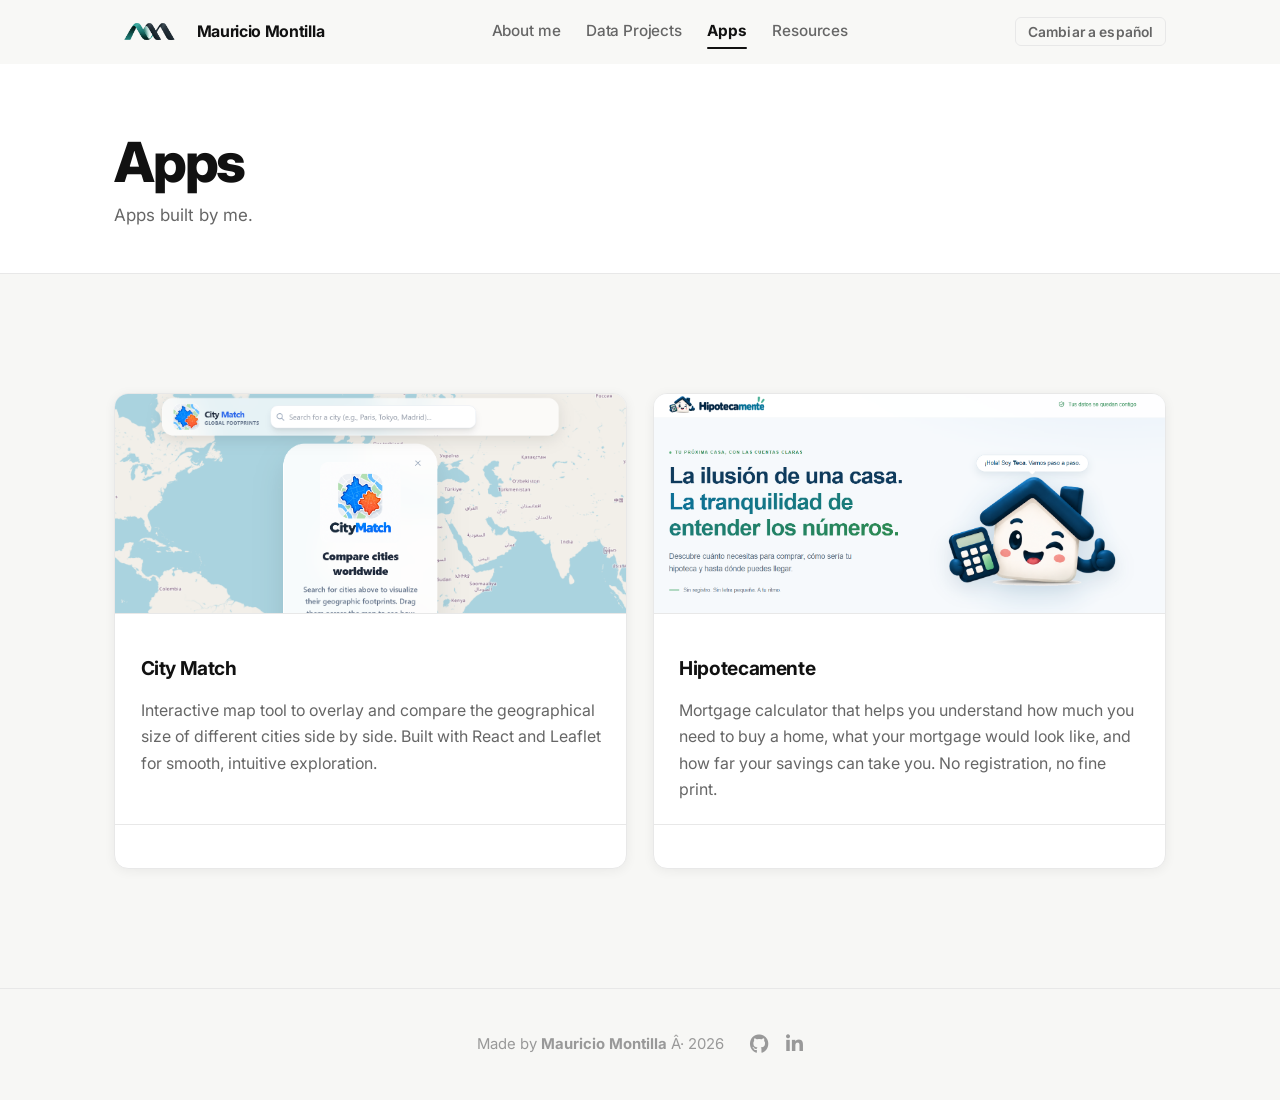
==== commit b876efe4: "Rename City Size Comparison to City Match, update URL and preview - App renamed to City Match - URL " ====
--- a/apps.html
+++ b/apps.html
@@ -121,7 +121,7 @@
        SCRIPTS
   ============================================================ -->
   <script src="https://unpkg.com/aos@2.3.1/dist/aos.js"></script>
-  <script src="script.js?v=apps-preview-6"></script>
+  <script src="script.js?v=apps-preview-7"></script>
 
 </body>
 </html>
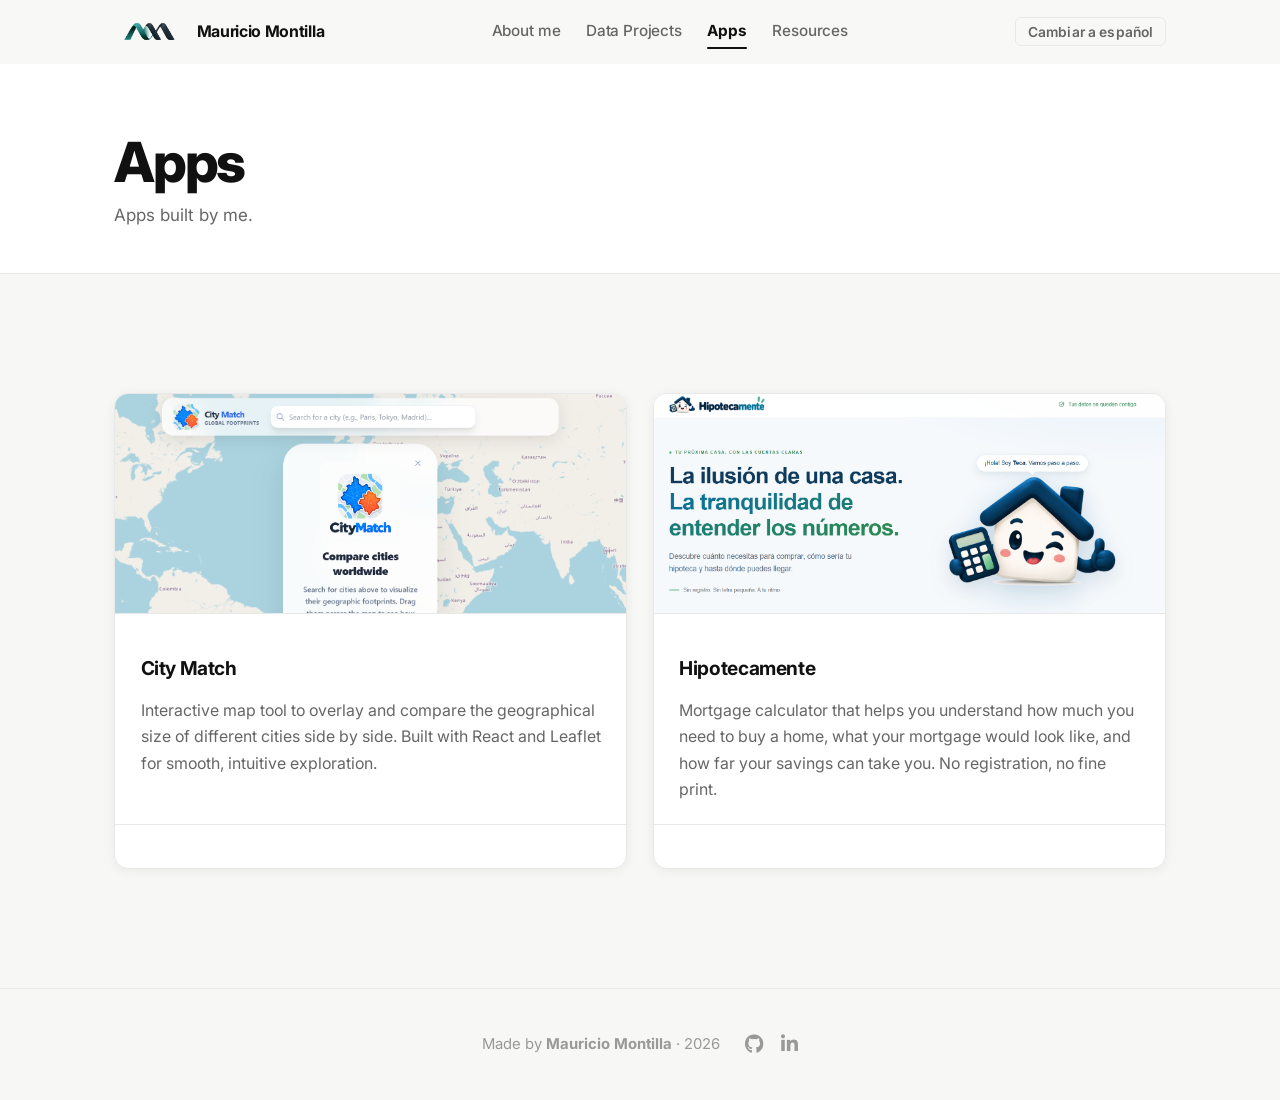
==== commit 9441d5e4: "Fix UTF-8 encoding corruption in all HTML files Previous PowerShell Set-Content calls read files as " ====
--- a/apps.html
+++ b/apps.html
@@ -1,11 +1,11 @@
-﻿<!DOCTYPE html>
+<!DOCTYPE html>
 <html lang="en">
 <head>
   <meta charset="UTF-8" />
   <meta name="viewport" content="width=device-width, initial-scale=1.0" />
-  <meta name="description" content="Mauricio Montilla â€” Apps & Tools: software built to solve real problems." />
+  <meta name="description" content="Mauricio Montilla — Apps & Tools: software built to solve real problems." />
   <meta name="author" content="Mauricio Montilla" />
-  <title>Apps & Tools â€” Mauricio Montilla</title>
+  <title>Apps & Tools — Mauricio Montilla</title>
 
   <!-- Google Fonts: Inter -->
   <link rel="preconnect" href="https://fonts.googleapis.com" />
@@ -15,11 +15,11 @@
   <!-- FontAwesome 6 -->
   <link rel="stylesheet" href="https://cdnjs.cloudflare.com/ajax/libs/font-awesome/6.5.0/css/all.min.css" integrity="sha512-Avb2QiuDEEvB4bZJYdft2mNjVShBftLdPG8FJ0V7irTLQ8Uo0qcPxh4Plq7G5tGm0rU+1SPhVotteLpBERwOg==" crossorigin="anonymous" referrerpolicy="no-referrer" />
 
-  <!-- AOS â€” Animate On Scroll -->
+  <!-- AOS — Animate On Scroll -->
   <link rel="stylesheet" href="https://unpkg.com/aos@2.3.1/dist/aos.css" />
 
   <!-- Site styles -->
-  <link rel="stylesheet" href="style.css?v=mobile-menu-fix-1" />
+  <link rel="stylesheet" href="style.css?v=mobile-menu-fix-2" />
   <link rel="icon" type="image/png" href="personalweblogo.png?v=1" />
 </head>
 <body>
@@ -38,7 +38,7 @@
 
       <!-- Desktop nav links -->
       <nav class="navbar__links" aria-label="Main navigation" data-i18n-aria="nav.main">
-        <a href="index.html"    class="navbar__link" data-i18n="nav.about">Sobre mÃ­</a>
+        <a href="index.html"    class="navbar__link" data-i18n="nav.about">Sobre mí</a>
         <a href="projects.html" class="navbar__link" data-i18n="nav.projects">Data Projects</a>
         <a href="apps.html"     class="navbar__link navbar__link--active" data-i18n="nav.apps">Apps</a>
         <a href="blog.html"     class="navbar__link" data-i18n="nav.blog">Recursos</a>
@@ -47,7 +47,7 @@
       <!-- Right controls -->
       <div class="navbar__controls">
         <button class="lang-toggle" id="langToggle" aria-label="Toggle language">
-          <span id="langLabel">Cambiar a espaÃ±ol</span>
+          <span id="langLabel">Cambiar a español</span>
         </button>
         <button class="hamburger" id="hamburger" aria-label="Open menu" data-i18n-aria="nav.menu" aria-expanded="false">
           <span class="hamburger__line"></span>
@@ -61,12 +61,12 @@
     <!-- Mobile menu overlay -->
     <div class="mobile-menu" id="mobileMenu" aria-hidden="true">
       <nav class="mobile-menu__links" aria-label="Mobile navigation" data-i18n-aria="nav.mobile">
-        <a href="index.html"    class="mobile-menu__link" data-i18n="nav.about">Sobre mÃ­</a>
+        <a href="index.html"    class="mobile-menu__link" data-i18n="nav.about">Sobre mí</a>
         <a href="projects.html" class="mobile-menu__link" data-i18n="nav.projects">Data Projects</a>
         <a href="apps.html"     class="mobile-menu__link" data-i18n="nav.apps">Apps</a>
         <a href="blog.html"     class="mobile-menu__link" data-i18n="nav.blog">Recursos</a>
         <button class="lang-toggle lang-toggle--mobile" id="langToggleMobile" aria-label="Toggle language">
-          <span id="langLabelMobile">Cambiar a espaÃ±ol</span>
+          <span id="langLabelMobile">Cambiar a español</span>
         </button>
       </nav>
     </div>
@@ -103,7 +103,7 @@
   <footer class="footer">
     <div class="container">
       <div class="footer__inner">
-        <p class="footer__text"><span data-i18n="footer.madeBy">Made by</span> <strong>Mauricio Montilla</strong> Â· 2026</p>
+        <p class="footer__text"><span data-i18n="footer.madeBy">Made by</span> <strong>Mauricio Montilla</strong> · 2026</p>
         <div class="footer__social">
           <a href="https://github.com/mauriciomontillagarcia" class="footer__social-link" target="_blank" rel="noopener noreferrer" aria-label="GitHub">
             <i class="fa-brands fa-github" aria-hidden="true"></i>
--- a/style.css
+++ b/style.css
@@ -628,12 +628,12 @@
    ------------------------------------------------------------ */
 .card-grid {
   display: grid;
-  grid-template-columns: repeat(auto-fill, minmax(310px, 1fr));
+  grid-template-columns: repeat(auto-fill, minmax(min(310px, 100%), 1fr));
   gap: var(--space-lg);
 }
 
 .card-grid--2col {
-  grid-template-columns: repeat(auto-fill, minmax(380px, 1fr));
+  grid-template-columns: repeat(auto-fill, minmax(min(380px, 100%), 1fr));
 }
 
 
@@ -1176,9 +1176,9 @@
 
 
 /* ------------------------------------------------------------
-   16. RESPONSIVE — Mobile (≤ 680px)
-   ------------------------------------------------------------ */
-@media (max-width: 680px) {
+   16. RESPONSIVE — Mobile (≤ 768px)
+   ------------------------------------------------------------ */
+@media (max-width: 768px) {
   :root {
     --space-section: 4.5rem;
   }
